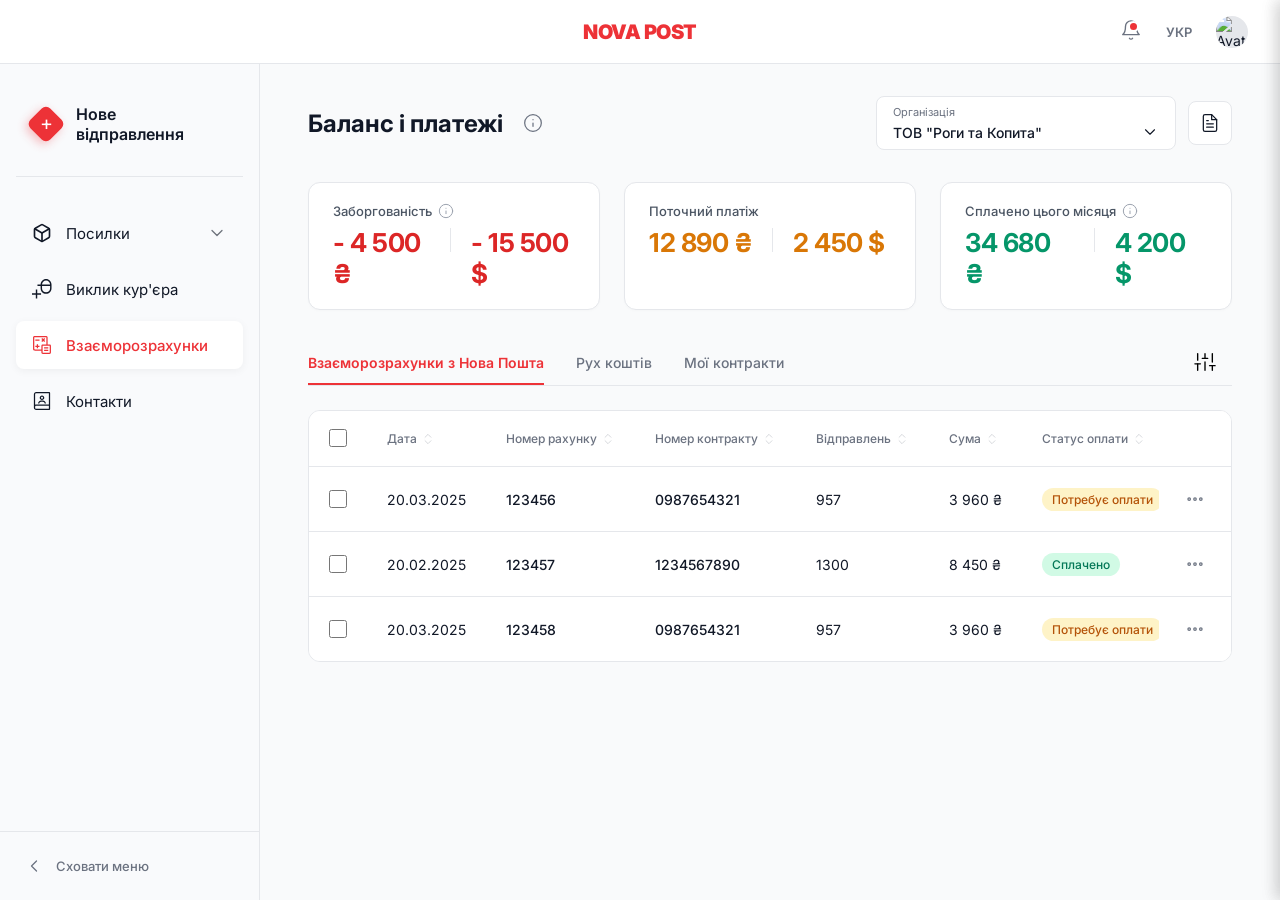
==== app.html @ ada53beb "Added date range filter (Z/Po) as first filter, available on all tabs" ====
<!DOCTYPE html>
<html lang="uk">
<head>
    <meta charset="UTF-8">
    <meta name="viewport" content="width=device-width, initial-scale=1.0">
    <title>Баланс і платежі - Nova Post</title>
    <link rel="preconnect" href="https://fonts.googleapis.com">
    <link rel="preconnect" href="https://fonts.gstatic.com" crossorigin>
    <link href="https://fonts.googleapis.com/css2?family=Inter:wght@400;500;600;700;800;900&display=swap" rel="stylesheet">
    <style>
        :root {
            --np-red: #ED3237;
            --text-main: #111827;
            --text-secondary: #6B7280;
            --bg-body: #F9FAFB;
            --bg-sidebar: #F9FAFC;
            --bg-card: #FFFFFF;
            --border-color: #E5E7EB;
            
            --success-color: #059669;
            --success-bg: #D1FAE5;
            --warning-color: #D97706;
            --warning-bg: #FEF3C7;
            --danger-color: #DC2626;
            --brand-bg: #FFEAEA;
            --font-family: 'Inter', sans-serif;
        }

        * { margin: 0; padding: 0; box-sizing: border-box; font-family: var(--font-family); }
        body { background-color: var(--bg-body); color: var(--text-main); display: flex; flex-direction: column; height: 100vh; overflow: hidden; font-size: 14px; }
        
        .icon-svg { stroke: currentColor; stroke-width: 1.5; fill: none; stroke-linecap: round; stroke-linejoin: round; }
        .icon-filled { fill: currentColor; stroke: none !important; }
        button { cursor: pointer; border: none; background: none; font-family: inherit; }

        /* BACKDROP */
        .backdrop {
            position: fixed; top: 0; left: 0; width: 100%; height: 100%;
            background: rgba(0,0,0,0.4); z-index: 100;
            display: none; opacity: 0; transition: opacity 0.2s;
        }
        .backdrop.show { display: block; opacity: 1; }

        /* MODALS & DRAWERS */
        .drawer {
            position: fixed; top: 0; right: -400px; width: 400px; height: 100%;
            background: white; z-index: 110; transition: right 0.3s cubic-bezier(0.4, 0, 0.2, 1);
            box-shadow: -4px 0 16px rgba(0,0,0,0.1); display: flex; flex-direction: column;
        }
        .drawer.open { right: 0; }
        .drawer-header { padding: 24px; border-bottom: 1px solid var(--border-color); display: flex; justify-content: space-between; align-items: center; }
        .drawer-title { font-size: 18px; font-weight: 700; }
        .drawer-close { background: #F3F4F6; width: 32px; height: 32px; border-radius: 50%; display: flex; align-items: center; justify-content: center; }
        .drawer-body { padding: 24px; flex: 1; overflow-y: auto; }
        .drawer-footer { padding: 24px; border-top: 1px solid var(--border-color); display: flex; gap: 12px; }

        .modal {
            position: fixed; top: 50%; left: 50%; transform: translate(-50%, -50%) scale(0.95);
            width: 500px; background: white; border-radius: 16px; z-index: 110;
            box-shadow: 0 20px 40px rgba(0,0,0,0.15); display: none; opacity: 0; transition: all 0.2s;
        }
        .modal.show { display: block; opacity: 1; transform: translate(-50%, -50%) scale(1); }
        .modal-body { padding: 32px; }
        .modal-title { font-size: 20px; font-weight: 700; margin-bottom: 24px; text-align: center; }

        /* HEADER */
        header {
            height: 64px; background-color: white; border-bottom: 1px solid var(--border-color);
            display: flex; align-items: center; justify-content: space-between; padding: 0 32px; position: relative; z-index: 10;
        }
        .logo { font-size: 20px; font-weight: 900; color: var(--np-red); letter-spacing: -0.5px; position: absolute; left: 50%; transform: translateX(-50%); }
        .header-left { width: 200px; }
        .header-right { display: flex; align-items: center; gap: 24px; }
        .notification { position: relative; cursor: pointer; color: var(--text-secondary); }
        .notification::after {
            content: ''; position: absolute; top: 2px; right: 3px; width: 7px; height: 7px;
            background-color: var(--np-red); border-radius: 50%; border: 2px solid white;
        }
        .lang-switch { font-size: 13px; font-weight: 600; cursor: pointer; color: var(--text-secondary); }
        .avatar { width: 32px; height: 32px; border-radius: 50%; background-color: #E5E7EB; overflow: hidden; }

        /* APP BODY & SIDEBAR */
        .app-body { display: flex; flex: 1; overflow: hidden; }
        .sidebar { width: 260px; min-width: 260px; background-color: var(--bg-sidebar); display: flex; flex-direction: column; border-right: 1px solid var(--border-color); transition: width 0.3s ease; overflow: hidden; }
        .sidebar-inner { padding: 32px 16px; flex: 1; display: flex; flex-direction: column; gap: 8px; transition: padding 0.3s ease;}
        
        .sidebar-divider { height: 1px; background-color: var(--border-color); margin: 16px 0 24px 0; }

        /* Button Rhombus */
        .btn-new { display: flex; align-items: center; gap: 16px; padding: 8px 16px; color: var(--text-main); font-weight: 600; font-size: 16px; cursor: pointer; }
        .btn-new .icon {
            background-color: var(--np-red); color: white; width: 28px; height: 28px; 
            border-radius: 6px; transform: rotate(45deg);
            display: flex; align-items: center; justify-content: center;
            box-shadow: 0 4px 10px rgba(237, 50, 55, 0.3);
        }
        .btn-new .icon span { transform: rotate(-45deg); font-size: 20px; font-weight: normal; margin-top:-2px;}

        .nav-item {
            display: flex; align-items: center; justify-content: space-between; padding: 14px 16px;
            color: var(--text-main); font-size: 15px; font-weight: 400; border-radius: 8px; cursor: pointer; transition: 0.2s;
        }
        .nav-item:hover { background-color: rgba(0,0,0,0.03); }
        .nav-item.active { background-color: #FFFFFF; color: var(--np-red); font-weight: 500; box-shadow: 0 2px 8px rgba(0,0,0,0.05); }
        .nav-left { display: flex; align-items: center; gap: 14px; }
        .nav-icon { width: 20px; height: 20px; }
        
        .sidebar-bottom { padding: 16px; border-top: 1px solid var(--border-color); }
        .btn-collapse { display: flex; align-items: center; gap: 12px; color: var(--text-secondary); font-size: 13px; font-weight: 500; cursor: pointer; padding: 8px; }
        .btn-collapse svg { transition: transform 0.3s; }

        /* COLLAPSED STATE */
        .sidebar.collapsed { width: 80px; min-width: 80px; }
        .sidebar.collapsed .sidebar-inner { padding: 32px 10px; }
        .sidebar.collapsed .nav-left span, 
        .sidebar.collapsed .btn-new > span, 
        .sidebar.collapsed .btn-collapse span { display: none; }
        .sidebar.collapsed .nav-item { padding: 14px 0; justify-content: center; }
        .sidebar.collapsed .nav-left { margin: 0; }
        .sidebar.collapsed .btn-new { padding: 8px 0; justify-content: center; }
        .sidebar.collapsed .btn-collapse { justify-content: center; }
        .sidebar.collapsed .btn-collapse svg { transform: rotate(180deg); }


        /* MAIN CONTENT */
        .main-content { flex: 1; padding: 32px 48px; overflow-y: auto; overflow-x: hidden; min-width: 0; }
        .page-header { display: flex; justify-content: space-between; align-items: center; margin-bottom: 32px; }
        .page-title { font-size: 24px; font-weight: 700; display: flex; align-items: center; gap: 10px; }
        .info-icon { color: var(--text-secondary); width: 20px; }

        .header-actions { display: flex; gap: 12px; align-items: center; }
        .custom-select {
            position: relative; width: 300px;
            background: white; border: 1px solid var(--border-color); border-radius: 8px;
            padding: 8px 16px; cursor: pointer;
        }
        .select-label { font-size: 11px; color: var(--text-secondary); margin-bottom: 4px; }
        .select-val { font-size: 14px; font-weight: 500; display: flex; justify-content: space-between; align-items: center; }
        .select-dropdown {
            position: absolute; top: calc(100% + 4px); left: 0; width: 100%; background: white;
            border: 1px solid var(--border-color); border-radius: 8px; box-shadow: 0 10px 25px rgba(0,0,0,0.1);
            display: none; z-index: 50; padding: 8px 0;
        }
        .select-dropdown.open { display: block; }
        .select-option { padding: 10px 16px; font-size: 14px; cursor: pointer; }
        .select-option:hover { background: var(--bg-body); }
        
        .icon-btn-box {
            width: 44px; height: 44px; background: white; border: 1px solid var(--border-color); border-radius: 8px;
            display: flex; align-items: center; justify-content: center; color: var(--text-main); transition: 0.2s;
        }
        .icon-btn-box:hover { background: var(--bg-body); }

        /* CARDS */
        .cards-grid { display: flex; gap: 24px; margin-bottom: 32px; flex-wrap: wrap; }
        .balance-card {
            background: #FFFFFF; border: 1px solid var(--border-color); border-radius: 12px; padding: 20px 24px; min-width: 240px; flex: 1;
            box-shadow: 0 1px 3px rgba(0,0,0,0.02); position: relative;
        }
        .card-label { font-size: 13px; color: #4B5563; font-weight: 500; margin-bottom: 8px; display: flex; align-items: center; gap: 6px; }
        .card-amount { font-size: 26px; font-weight: 700; letter-spacing: -0.5px; }

        .card-hint { position: static; display: inline-flex; cursor: pointer; }
        .card-hint-icon { width: 16px; height: 16px; color: #9CA3AF; flex-shrink: 0; }
        .card-hint-text {
            position: absolute; bottom: calc(100% - 4px); left: 16px; right: 16px;
            background: #111827; color: white; border-radius: 8px; padding: 10px 14px;
            font-size: 12px; font-weight: 400; line-height: 1.5; white-space: normal;
            opacity: 0; visibility: hidden; transition: opacity 0.2s, visibility 0.2s;
            z-index: 20; pointer-events: none;
        }
        .card-hint-text::after {
            content: ''; position: absolute; top: 100%; left: 50%; transform: translateX(-50%);
            border: 5px solid transparent; border-top-color: #111827;
        }
        .card-hint:hover .card-hint-text { opacity: 1; visibility: visible; }

        .c-danger { color: var(--danger-color); } .c-success { color: var(--success-color); } 
        .c-warning { color: var(--warning-color); } .c-neutral { color: var(--text-main); }

        /* Card hover tooltip */
        .card-tooltip {
            position: absolute; bottom: 0; left: 0; right: 0;
            background: #111827; color: white; border-radius: 0 0 12px 12px;
            padding: 14px 20px; font-size: 13px; line-height: 1.6;
            opacity: 0; visibility: hidden; transition: opacity 0.2s, visibility 0.2s;
            z-index: 10;
            display: grid; grid-template-columns: repeat(2, 1fr); row-gap: 4px; column-gap: 16px;
        }
        .card-tooltip-row { display: grid; grid-template-columns: auto 1fr; gap: 12px; }
        .card-tooltip-row span:first-child { font-weight: 600; text-align: left; white-space: nowrap; }
        .card-tooltip-row span:last-child { color: #9CA3AF; font-weight: 400; text-align: left; white-space: nowrap; }
        .balance-card:hover .card-tooltip { opacity: 1; visibility: visible; }

        /* TABS (Classic) */
        .tabs-container { display: flex; align-items: center; justify-content: space-between; border-bottom: 1px solid var(--border-color); margin-bottom: 24px; }
        .tabs-list { display: flex; gap: 32px; width: 100%; flex-wrap: nowrap; overflow-x: auto; -webkit-overflow-scrolling: touch; }
        .tabs-list::-webkit-scrollbar { display: none; }
        .tab-item {
            padding: 12px 0; font-size: 14px; font-weight: 500; color: var(--text-secondary);
            border-bottom: 2px solid transparent; position: relative; transition: 0.2s; white-space: nowrap; flex-shrink: 0;
            background: none; border-top: none; border-left: none; border-right: none; cursor: pointer;
        }
        .tab-item:hover { color: var(--text-main); }
        .tab-item.active { color: var(--np-red); font-weight: 600; border-bottom-color: var(--np-red); }
        .tabs-tools { display: flex; gap: 24px; color: var(--text-secondary); flex-shrink: 0; padding-right: 16px; }

        /* TABLE */
        .table-wrap { background: white; border-radius: 12px; border: 1px solid var(--border-color); width: 100%; overflow-x: auto; overflow-y: visible; }
        table { width: 100%; border-collapse: collapse; min-width: 800px; }
        tr { background-color: white; }
        th { text-align: left; padding: 16px 20px; font-size: 12px; font-weight: 500; color: var(--text-secondary); border-bottom: 1px solid var(--border-color); white-space: nowrap; }
        td { padding: 16px 20px; font-size: 14px; color: var(--text-main); border-bottom: 1px solid var(--border-color); white-space: nowrap; }
        tr:last-child td { border-bottom: none; }
        th:last-child, td:last-child { position: sticky; right: 0; background-color: inherit; z-index: 5; box-shadow: -4px 0 10px rgba(0,0,0,0.02); }
        .active-kebab { z-index: 100 !important; }
        
        .badge { display: inline-flex; align-items: center; justify-content: center; padding: 4px 10px; border-radius: 12px; font-size: 12px; font-weight: 500; }
        .bg-warning { background-color: var(--warning-bg); color: #B45309; }
        .bg-success { background-color: var(--success-bg); color: #047857; }
        .bg-active { background-color: #E0F2FE; color: #0369A1; }

        /* AMOUNT FORMATTING */
        .t-pos { color: var(--success-color); }
        .t-neg { color: var(--danger-color); }

        /* KEBAB MENU */
        .kebab-wrap { position: relative; }
        .kebab-btn { color: var(--text-secondary); width: 32px; height: 32px; display: flex; align-items: center; justify-content: center; border-radius: 8px; }
        .kebab-btn:hover { background: var(--bg-body); }
        .kebab-menu {
            position: fixed; background: white; border: 1px solid var(--border-color);
            box-shadow: 0 10px 20px rgba(0,0,0,0.1); border-radius: 8px; width: 220px; display: none; z-index: 9999; padding: 8px 0;
        }
        .kebab-menu.show { display: block; }
        .kebab-item { padding: 10px 16px; font-size: 13px; text-align: left; width: 100%; display: block; color: var(--text-main); }
        .kebab-item:hover { background: var(--bg-body); }
        
        /* UI HELPERS */
        .primary-btn { background: var(--np-red); color: white; border-radius: 8px; padding: 12px 24px; font-weight: 600; font-size: 14px; width: 100%; transition: 0.2s; }
        .primary-btn:hover { background: #C82424; }
        .success-btn { background: var(--success-color); color: white; border-radius: 8px; padding: 12px 24px; font-weight: 600; font-size: 14px; width: 100%; transition: 0.2s; }
        .success-btn:hover { background: #047857; }
        .outline-btn { background: white; color: var(--text-main); border: 1px solid var(--border-color); border-radius: 8px; padding: 12px 24px; font-weight: 600; font-size: 14px; width: 100%; transition: 0.2s; display: flex; align-items: center; justify-content: center; gap: 8px; box-shadow: 0 1px 2px rgba(0,0,0,0.05); }
        .outline-btn:hover { background: #F9FAFB; border-color: #D1D5DB; }
        .secondary-btn { background: white; color: var(--text-main); border: 1px solid var(--border-color); border-radius: 8px; padding: 12px 24px; font-weight: 600; font-size: 14px; flex: 1; transition: 0.2s; }
        .secondary-btn:hover { background: #F9FAFB; }
        .detail-row { display: flex; justify-content: space-between; padding: 16px 0; border-bottom: 1px solid var(--border-color); }
        .detail-label { color: var(--text-secondary); font-size: 13px; flex: 1; line-height: 1.5; }
        .detail-val { font-weight: 500; font-size: 14px; flex: 2; display: flex; align-items: flex-start; justify-content: space-between; gap: 12px; line-height: 1.5; word-break: break-word; }
        .copy-icon { color: var(--np-red); width: 16px; height: 16px; cursor: pointer; flex-shrink: 0; margin-top: 2px; }
        
        .contract-card { border: 1px solid var(--border-color); border-radius: 8px; padding: 16px; margin-bottom: 16px; }
        .contract-card-header { display: flex; justify-content: space-between; margin-bottom: 12px; font-weight: 700; }
        .grid-2 { display: grid; grid-template-columns: 1fr 1fr; gap: 12px; font-size: 13px;}
        .g-lbl { color: var(--text-secondary); margin-bottom: 4px; }
        
        .hover-row { cursor: pointer; transition: background 0.2s; }
        .hover-row:hover { background: #F9FAFB; }
        
        /* NOTIFICATIONS & CHECKBOXES */
        .notification-dropdown {
            position: absolute; top: calc(100% + 16px); right: -10px; width: 340px; text-align: left;
            background: white; border: 1px solid var(--border-color); border-radius: 12px;
            box-shadow: 0 10px 40px rgba(0,0,0,0.15); display: none; z-index: 100; cursor: default;
        }
        .notification-dropdown.open { display: block; }
        .notif-header { padding: 16px 20px; border-bottom: 1px solid var(--border-color); font-weight: 700; font-size: 15px; color: var(--text-main); }
        .notif-item { padding: 16px 20px; border-bottom: 1px solid var(--border-color); font-size: 13px; line-height: 1.4; color: var(--text-main); transition: 0.2s; }
        .notif-item:hover { background: var(--bg-body); cursor: pointer; }
        .notif-item:last-child { border-bottom: none; }
        .notif-time { color: var(--text-secondary); font-size: 11px; margin-top: 6px; }
        
        .custom-checkbox { width: 18px; height: 18px; cursor: pointer; accent-color: var(--np-red); margin-top: 2px; }

        .info-wrap { position: relative; display: inline-flex; align-items: center; cursor: pointer; margin-left: 10px; }
        .info-tooltip {
            position: absolute; top: calc(100% + 8px); left: 0; width: 280px; 
            background: #111827; color: white; border-radius: 8px; padding: 12px 16px;
            font-size: 13px; font-weight: 400; line-height: 1.5; z-index: 100;
            box-shadow: 0 4px 12px rgba(0,0,0,0.15); display: none; cursor: default; pointer-events: none;
        }
        .info-tooltip::before {
            content: ''; position: absolute; top: -4px; left: 10px; width: 8px; height: 8px;
            background: #111827; transform: rotate(45deg);
        }
        .info-wrap:hover .info-tooltip { display: block; }

        /* GLOBAL FIXED TOOLTIP for table */
        .global-tooltip {
            position: fixed; background: #111827; color: white; border-radius: 8px;
            padding: 6px 10px; font-size: 11px; font-weight: 400; line-height: 1.5;
            width: 220px; z-index: 9999; pointer-events: none;
            box-shadow: 0 4px 12px rgba(0,0,0,0.15); display: none;
        }
        .global-tooltip.show { display: block; }
        .global-tooltip::before {
            content: ''; position: absolute; top: -5px; right: 14px;
            width: 8px; height: 8px; background: #111827; transform: rotate(45deg);
        }

        /* PDF VIEWER MODAL */
        .pdf-modal {
            position: fixed; top: 0; left: 0; width: 100%; height: 100%;
            background: #323639; z-index: 200; display: none; flex-direction: column;
            opacity: 0; transition: opacity 0.2s;
        }
        .pdf-modal.show { display: flex; opacity: 1; }
        .pdf-toolbar { height: 50px; background: #323639; display: flex; align-items: center; justify-content: space-between; padding: 0 16px; border-bottom: 1px solid rgba(255,255,255,0.1); box-shadow: 0 2px 4px rgba(0,0,0,0.2); z-index: 2;}
        .pdf-title { color: white; font-weight: 500; font-size: 14px; }
        .pdf-actions { display: flex; gap: 12px; }
        .pdf-btn { background: none; border: none; color: white; cursor: pointer; padding: 6px; border-radius: 4px; display: flex; align-items: center; justify-content: center; opacity: 0.8; transition: 0.2s; }
        .pdf-btn:hover { opacity: 1; background: rgba(255,255,255,0.1); }
        .pdf-content-wrapper { flex: 1; overflow-y: auto; padding: 40px; display: flex; justify-content: center; }
        .pdf-document { width: 21cm; min-height: 29.7cm; background: white; padding: 2cm; box-shadow: 0 0 10px rgba(0,0,0,0.5); font-size: 14px; position:relative; color: black; }
        .pdf-document table { min-width: auto; }
        .pdf-document th, .pdf-document td { white-space: normal; word-break: break-word; }
        .pdf-doc-head { display: flex; justify-content: space-between; border-bottom: 2px solid var(--np-red); padding-bottom: 24px; margin-bottom: 32px; }
        .pdf-doc-title { font-size: 24px; font-weight: 700; margin-bottom: 8px;}
        .link-text { color: var(--text-main); text-decoration: none; cursor: pointer; font-weight: 500;}
        .link-text:hover { color: var(--np-red); text-decoration: underline; }

        @media print {
            body > * { display: none !important; }
            #pdfModal { display: block !important; position: static !important; background: white !important; opacity: 1 !important; z-index: 9999 !important;}
            .pdf-toolbar { display: none !important; }
            .pdf-content-wrapper { padding: 0 !important; display: block !important; overflow: visible !important;}
            .pdf-document { width: 100% !important; min-height: auto !important; box-shadow: none !important; padding: 0 !important; }
        }

        /* RESPONSIVE DESIGN */
        @media (max-width: 1200px) {
            .main-content { padding: 24px; }
            .cards-grid { grid-template-columns: repeat(2, 1fr); }
            
            .page-header { flex-wrap: wrap; gap: 16px; margin-bottom: 24px; }
            .tabs-container { flex-direction: column; align-items: stretch; gap: 16px; height: auto; border-bottom: none; }
            .tabs-list { overflow-x: auto; border-bottom: 1px solid var(--border-color); padding-bottom: 4px; }
            .tabs-list::-webkit-scrollbar { height: 4px; }
            .tabs-list::-webkit-scrollbar-thumb { background: #CBD5E1; border-radius: 4px; }
            .tabs-tools { justify-content: flex-start; }
            .table-wrap { overflow-x: auto; -webkit-overflow-scrolling: touch; }
        }

        @media (max-width: 900px) {
            .page-header { flex-direction: column; align-items: flex-start; }
            .header-actions { width: 100%; justify-content: space-between; }
            .custom-select { flex: 1; margin-right: 12px; }

            /* Auto-collapse sidebar on smaller screens */
            .sidebar { width: 80px; min-width: 80px; }
            .sidebar-inner { padding: 32px 10px; }
            .sidebar .nav-left span, .sidebar .btn-new > span, .sidebar .btn-collapse span { display: none; }
            .sidebar .nav-item { padding: 14px 0; justify-content: center; }
            .sidebar .nav-left { margin: 0; }
            .sidebar .btn-new { padding: 8px 0; justify-content: center; }
            .sidebar .btn-collapse { justify-content: center; }
            .sidebar .btn-collapse svg { transform: rotate(180deg); transition: transform 0.3s; }
        }

        @media (max-width: 600px) {
            header { padding: 0 16px; }
            .header-right { gap: 12px; }
            .main-content { padding: 16px; }
            .cards-grid { grid-template-columns: 1fr; }
            .sidebar { display: none; } /* Hide sidebar completely on phones to maximize space */
        }
    </style>
</head>
<body>

    <!-- GLOBAL TOOLTIP -->
    <div class="global-tooltip" id="globalTooltip"></div>

    <!-- OVERLAYS -->
    <div class="backdrop" id="backdrop" onclick="closeAllDrawers()"></div>

    <!-- DRAWER: CONTRACT INFO -->
    <div class="drawer" id="drawer-contracts">
        <div class="drawer-header">
            <div class="drawer-title">Інформація по контрактам</div>
            <button class="drawer-close" onclick="closeAllDrawers()">
                <svg width="20" height="20" class="icon-svg" viewBox="0 0 24 24"><path d="M18 6L6 18M6 6l12 12"></path></svg>
            </button>
        </div>
        <div class="drawer-body">
            <div class="contract-card" style="margin-bottom: 24px;">
                <div class="contract-card-header">
                    Контракт 1234567890 (Polska Logistyka Sp.)
                    <svg class="copy-icon icon-svg" viewBox="0 0 24 24"><rect x="9" y="9" width="13" height="13" rx="2" ry="2"></rect><path d="M5 15H4a2 2 0 0 1-2-2V4a2 2 0 0 1 2-2h9a2 2 0 0 1 2 2v1"></path></svg>
                </div>
                <div class="grid-2">
                    <div><div class="g-lbl">Країна</div><div>Польща</div></div>
                    <div><div class="g-lbl">Дата підписання</div><div>12.01.2023</div></div>
                    <div style="margin-top:12px;"><div class="g-lbl">Валюта</div><div>PLN</div></div>
                    <div style="margin-top:12px;"><div class="g-lbl">Статус</div><div><span class="badge bg-active">Активний</span></div></div>
                </div>
                <div style="margin-top:16px;">
                    <div class="g-lbl">Умови оплати</div><div>Постоплата</div>
                </div>
            </div>

            <div class="contract-card">
                <div class="contract-card-header">
                    Контракт 0987654321 (ТОВ Нова Пошта)
                    <svg class="copy-icon icon-svg" viewBox="0 0 24 24"><rect x="9" y="9" width="13" height="13" rx="2" ry="2"></rect><path d="M5 15H4a2 2 0 0 1-2-2V4a2 2 0 0 1 2-2h9a2 2 0 0 1 2 2v1"></path></svg>
                </div>
                <div class="grid-2">
                    <div><div class="g-lbl">Країна</div><div>Україна</div></div>
                    <div><div class="g-lbl">Дата підписання</div><div>10.05.2021</div></div>
                    <div style="margin-top:12px;"><div class="g-lbl">Валюта</div><div>UAH</div></div>
                    <div style="margin-top:12px;"><div class="g-lbl">Статус</div><div><span class="badge bg-warning">Призупинено</span></div></div>
                </div>
                <div style="margin-top:16px;">
                    <div class="g-lbl">Умови оплати</div><div>Передоплата</div>
                </div>
            </div>
        </div>
    </div>

    <!-- DRAWER: FILTER -->
    <div class="drawer" id="drawer-filter">
        <div class="drawer-header">
            <div class="drawer-title">Додати фільтр</div>
            <button class="drawer-close" onclick="closeAllDrawers()">
                <svg width="20" height="20" class="icon-svg" viewBox="0 0 24 24"><path d="M18 6L6 18M6 6l12 12"></path></svg>
            </button>
        </div>
        <div class="drawer-body" style="font-size:10px;">
            <div class="filter-section" data-tabs="tab_1,tab_2,tab_4" style="padding: 0 0 14px 0;">
                <div style="font-weight:600; color:var(--text-main); margin-bottom:5px; font-size:11px;">Період</div>
                <div style="display:flex; gap:8px; align-items:center;">
                    <div style="flex:1;">
                        <label style="display:block; margin-bottom:2px; color:var(--text-secondary);">З</label>
                        <input type="date" id="filter-date-from" style="width:100%; padding:5px 8px; border:1px solid var(--border-color); border-radius:6px; font-size:10px;">
                    </div>
                    <div style="flex:1;">
                        <label style="display:block; margin-bottom:2px; color:var(--text-secondary);">По</label>
                        <input type="date" id="filter-date-to" style="width:100%; padding:5px 8px; border:1px solid var(--border-color); border-radius:6px; font-size:10px;">
                    </div>
                </div>
            </div>

            <div class="filter-section" data-tabs="tab_1" style="padding: 14px 0; border-top: 1px solid var(--border-color);">
                <div style="font-weight:600; color:var(--text-main); margin-bottom:5px; font-size:11px;">Статус оплати</div>
                <label style="display:flex; gap:6px; margin-bottom:4px; align-items:center;"><input type="checkbox" class="custom-checkbox" data-filter="status" data-value="Потребує оплати"> Потребує оплати</label>
                <label style="display:flex; gap:6px; align-items:center;"><input type="checkbox" class="custom-checkbox" data-filter="status" data-value="Сплачено"> Сплачено</label>
            </div>

            <div class="filter-section" data-tabs="tab_4" style="padding: 14px 0; border-top: 1px solid var(--border-color);">
                <div style="font-weight:600; color:var(--text-main); margin-bottom:5px; font-size:11px;">Тип контракту</div>
                <label style="display:flex; gap:6px; margin-bottom:4px; align-items:center;"><input type="checkbox" class="custom-checkbox" data-filter="type" data-value="Логістичний"> Логістичний</label>
                <label style="display:flex; gap:6px; align-items:center;"><input type="checkbox" class="custom-checkbox" data-filter="type" data-value="Фінансовий"> Фінансовий</label>
            </div>

            <div class="filter-section" data-tabs="tab_4" style="padding: 14px 0; border-top: 1px solid var(--border-color);">
                <div style="font-weight:600; color:var(--text-main); margin-bottom:5px; font-size:11px;">Статус договору</div>
                <label style="display:flex; gap:6px; margin-bottom:4px; align-items:center;"><input type="checkbox" class="custom-checkbox" data-filter="contract-status" data-value="Активний"> Активний</label>
                <label style="display:flex; gap:6px; align-items:center;"><input type="checkbox" class="custom-checkbox" data-filter="contract-status" data-value="Призупинений"> Призупинений</label>
            </div>

            <div class="filter-section" data-tabs="tab_4" style="padding: 14px 0; border-top: 1px solid var(--border-color);">
                <div style="font-weight:600; color:var(--text-main); margin-bottom:5px; font-size:11px;">Валюта договору</div>
                <label style="display:flex; gap:6px; margin-bottom:4px; align-items:center;"><input type="checkbox" class="custom-checkbox" data-filter="currency" data-value="UAH"> UAH</label>
                <label style="display:flex; gap:6px; align-items:center;"><input type="checkbox" class="custom-checkbox" data-filter="currency" data-value="PLN"> PLN</label>
            </div>

            <div class="filter-section" data-tabs="tab_4" style="padding: 14px 0; border-top: 1px solid var(--border-color);">
                <div style="font-weight:600; color:var(--text-main); margin-bottom:5px; font-size:11px;">Сума заборгованості</div>
                <label style="display:flex; gap:6px; align-items:center;"><input type="checkbox" class="custom-checkbox" data-filter="debt" data-value="debt"> Показати лише договори із заборгованістю</label>
            </div>
        </div>
        <div class="drawer-footer">
            <button class="secondary-btn" onclick="clearFilters()">Очистити</button>
            <button class="success-btn" style="flex: 2" onclick="applyFilters()">Застосувати</button>
        </div>
    </div>

    <!-- MODAL: PAYMENT REC -->
    <div class="modal" id="modal-payment">
        <div class="modal-body">
            <div class="modal-title">Реквізити для оплати</div>
            
            <div class="detail-row">
                <div class="detail-label">Отримувач</div>
                <div class="detail-val">ТОВ "Нова Пошта" <svg class="copy-icon icon-svg" viewBox="0 0 24 24"><rect x="9" y="9" width="13" height="13" rx="2" ry="2"></rect><path d="M5 15H4a2 2 0 0 1-2-2V4a2 2 0 0 1 2-2h9a2 2 0 0 1 2 2v1"></path></svg></div>
            </div>
            <div class="detail-row">
                <div class="detail-label">IBAN</div>
                <div class="detail-val">UA123456789012345678901234567 <svg class="copy-icon icon-svg" viewBox="0 0 24 24"><rect x="9" y="9" width="13" height="13" rx="2" ry="2"></rect><path d="M5 15H4a2 2 0 0 1-2-2V4a2 2 0 0 1 2-2h9a2 2 0 0 1 2 2v1"></path></svg></div>
            </div>
            <div class="detail-row">
                <div class="detail-label">Призначення платежу</div>
                <div class="detail-val" style="align-items:flex-start;">
                    <span>Сплата за послуги згідно договору №123456789 від 12.01.2023, без ПДВ.</span>
                    <svg class="copy-icon icon-svg" style="min-width:16px; margin-left:12px;" viewBox="0 0 24 24"><rect x="9" y="9" width="13" height="13" rx="2" ry="2"></rect><path d="M5 15H4a2 2 0 0 1-2-2V4a2 2 0 0 1 2-2h9a2 2 0 0 1 2 2v1"></path></svg>
                </div>
            </div>

            <div style="margin-top:40px;">
                <button class="outline-btn" onclick="closeAllDrawers()">
                    <svg class="icon-svg" width="18" height="18" viewBox="0 0 24 24"><rect x="9" y="9" width="13" height="13" rx="2" ry="2"></rect><path d="M5 15H4a2 2 0 0 1-2-2V4a2 2 0 0 1 2-2h9a2 2 0 0 1 2 2v1"></path></svg>
                    Скопіювати реквізити
                </button>
            </div>
            <button style="position:absolute; top:24px; right:24px; color:var(--text-secondary);" onclick="closeAllDrawers()">
                <svg width="24" height="24" class="icon-svg" viewBox="0 0 24 24"><path d="M18 6L6 18M6 6l12 12"></path></svg>
            </button>
        </div>
    </div>

    <!-- MODAL: PDF VIEWER -->
    <div class="pdf-modal" id="pdfModal">
        <div class="pdf-toolbar">
            <div class="pdf-title" id="pdfTitle">Рахунок_123456.pdf</div>
            <div class="pdf-actions">
                <button class="pdf-btn" onclick="window.print()" title="Друкувати">
                    <svg width="20" height="20" viewBox="0 0 24 24" fill="none" stroke="currentColor" stroke-width="2" stroke-linecap="round" stroke-linejoin="round"><polyline points="6 9 6 2 18 2 18 9"></polyline><path d="M6 18H4a2 2 0 0 1-2-2v-5a2 2 0 0 1 2-2h16a2 2 0 0 1 2 2v5a2 2 0 0 1-2 2h-2"></path><rect x="6" y="14" width="12" height="8"></rect></svg>
                </button>
                <button class="pdf-btn" onclick="closePDF()" title="Закрити">
                    <svg width="20" height="20" viewBox="0 0 24 24" fill="none" stroke="currentColor" stroke-width="2" stroke-linecap="round" stroke-linejoin="round"><line x1="18" y1="6" x2="6" y2="18"></line><line x1="6" y1="6" x2="18" y2="18"></line></svg>
                </button>
            </div>
        </div>
        <div class="pdf-content-wrapper">
            <div class="pdf-document" id="pdfDocument">
                <div class="pdf-doc-head">
                    <div>
                        <div class="pdf-doc-title">РАХУНОК НА ОПЛАТУ №<span id="pdfInvoiceId">123456</span></div>
                        <div style="color:#6B7280; margin-bottom: 24px;">від 20 Березня 2025 р.</div>
                        <div><strong>Постачальник:</strong> ТОВ "Нова Пошта"</div>
                        <div><strong>Платник:</strong> ТОВ "Роги та Копита" (Контракт 1234567890)</div>
                    </div>
                    <div>
                        <div style="font-size:24px; font-weight:900; color:var(--np-red); letter-spacing:-0.5px;">NOVA POST</div>
                    </div>
                </div>
                
                <table style="width:100%; border-collapse:collapse; margin-bottom: 40px;">
                    <thead style="background:#F9FAFB; border-bottom:1px solid #D1D5DB;">
                        <tr>
                            <th style="padding:12px; text-align:left;">Найменування послуги</th>
                            <th style="padding:12px; text-align:center;">Кіл-ть</th>
                            <th style="padding:12px; text-align:center;">Один.</th>
                            <th style="padding:12px; text-align:right;">Сума без ПДВ</th>
                        </tr>
                    </thead>
                    <tbody>
                        <tr style="border-bottom:1px solid #E5E7EB;">
                            <td style="padding:12px;">Транспортні послуги (Згідно Реєстру)</td>
                            <td style="padding:12px; text-align:center;">957</td>
                            <td style="padding:12px; text-align:center;">шт</td>
                            <td style="padding:12px; text-align:right;">3 300.00 ₴</td>
                        </tr>
                    </tbody>
                </table>
                
                <div style="text-align:right; font-size:16px;">
                    <div style="margin-bottom:8px;">Сума без ПДВ: <strong>3 300.00 ₴</strong></div>
                    <div style="margin-bottom:8px;">ПДВ (20%): <strong>660.00 ₴</strong></div>
                    <div style="font-size:20px; border-top:1px solid #000; padding-top:12px;">Усього до сплати: <strong>3 960.00 ₴</strong></div>
                </div>
                
                <div style="margin-top:80px; display:flex; justify-content:space-between; border-top:1px solid #D1D5DB; padding-top:20px;">
                    <div>М.П.<br><br>Підпис: _________________</div>
                    <div>Отримав:<br><br>Підпис: _________________</div>
                </div>
            </div>
        </div>
    </div>


    <!-- APP START -->
    <header>
        <div class="header-left"></div>
        <div class="logo">NOVA POST</div>
        <div class="header-right">
            <div class="notification" id="bellBtn">
                <svg width="22" height="22" class="icon-svg" viewBox="0 0 24 24"><path d="M18 8A6 6 0 0 0 6 8c0 7-3 9-3 9h18s-3-2-3-9"></path><path d="M13.73 21a2 2 0 0 1-3.46 0"></path></svg>
                <div class="notification-dropdown" id="notifMenu">
                    <div class="notif-header">Нові повідомлення (2)</div>
                    <div class="notif-item">
                        <strong>Увага: Заборгованість!</strong><br>
                        Зафіксовано прострочену заборгованість на суму 4 500 ₴. Будь ласка, погасіть її найближчим часом.
                        <div class="notif-time">Сьогодні, 09:00</div>
                    </div>
                    <div class="notif-item">
                        <strong>Оплата зарахована</strong><br>
                        Ваш останній платіж успішно надійшов на баланс. Всього сплачено цього місяця: 34 680 ₴.
                        <div class="notif-time">Вчора, 14:30</div>
                    </div>
                </div>
            </div>
            <div class="lang-switch">УКР</div>
            <div class="avatar"><img src="https://i.pravatar.cc/150?img=11" alt="Avatar"></div>
        </div>
    </header>

    <div class="app-body">
        
        <!-- SIDEBAR -->
        <div class="sidebar">
            <div class="sidebar-inner">
                <div class="btn-new">
                    <div class="icon"><span>+</span></div>
                    <span>Нове відправлення</span>
                </div>
                
                <div class="sidebar-divider"></div>

                <div class="nav-item">
                    <div class="nav-left">
                        <svg class="nav-icon" viewBox="0 0 24 24" fill="none" stroke="currentColor" stroke-width="2" stroke-linecap="round" stroke-linejoin="round" style="width:20px;height:20px;">
                            <path d="M21 16V8a2 2 0 0 0-1-1.73l-7-4a2 2 0 0 0-2 0l-7 4A2 2 0 0 0 3 8v8a2 2 0 0 0 1 1.73l7 4a2 2 0 0 0 2 0l7-4A2 2 0 0 0 21 16z"></path>
                            <polyline points="3.27 6.96 12 12.01 20.73 6.96"></polyline>
                            <line x1="12" y1="22.08" x2="12" y2="12"></line>
                        </svg>
                        <span>Посилки</span>
                    </div>
                    <svg width="20" height="20" class="icon-svg" viewBox="0 0 24 24" style="color:var(--text-main); opacity:0.6;"><polyline points="6 9 12 15 18 9"></polyline></svg>
                </div>

                <div class="nav-item">
                    <div class="nav-left">
                        <svg class="nav-icon icon-filled" viewBox="0 0 21 21" fill="none" style="width:20px;height:20px;">
                            <path d="M5.5 15L9.5 15V16.5H5.5L5.5 20.5H4L4 16.5H0L0 15H4L4 11H5.5L5.5 15ZM14.7656 0C17.9555 0 20.4999 2.66569 20.5 5.90137V9.59863C20.4999 12.8343 17.9555 15.5 14.7656 15.5C11.5759 15.4997 9.03228 12.8342 9.03223 9.59863V7.37598L5.75 7.37598V5.87598L9.0332 5.87598C9.04652 2.65191 11.5843 0.000250757 14.7656 0ZM10.5322 9.59863C10.5323 12.0529 12.4507 13.9997 14.7656 14C17.0807 14 18.9999 12.053 19 9.59863V7.37598L10.5322 7.37598V9.59863ZM14.7656 1.5C12.4587 1.50025 10.5464 3.43373 10.5332 5.87598L18.999 5.87598C18.9858 3.43357 17.0728 1.5 14.7656 1.5Z" fill="currentColor"/>
                        </svg>
                        <span>Виклик кур'єра</span>
                    </div>
                </div>

                <div class="nav-item active">
                    <div class="nav-left">
                        <svg class="nav-icon icon-filled" viewBox="0 0 24 24" fill="none" style="width:20px;height:20px;">
                            <path d="M16.4004 1.25C16.6679 1.25 16.9139 1.24991 17.1182 1.2666C17.3312 1.28403 17.5647 1.32314 17.7949 1.44043C18.124 1.60818 18.3918 1.87597 18.5596 2.20508C18.6769 2.43527 18.716 2.66879 18.7334 2.88184C18.7501 3.08611 18.75 3.33211 18.75 3.59961V11.25H20.4004C20.6679 11.25 20.9139 11.2499 21.1182 11.2666C21.3312 11.284 21.5647 11.3231 21.7949 11.4404C22.124 11.6082 22.3918 11.876 22.5596 12.2051C22.6769 12.4353 22.716 12.6688 22.7334 12.8818C22.7501 13.0861 22.75 13.3321 22.75 13.5996V20.4004C22.75 20.6679 22.7501 20.9139 22.7334 21.1182C22.716 21.3312 22.6769 21.5647 22.5596 21.7949C22.3918 22.124 22.124 22.3918 21.7949 22.5596C21.5647 22.6769 21.3312 22.716 21.1182 22.7334C20.9139 22.7501 20.6679 22.75 20.4004 22.75H13.5996C13.3321 22.75 13.0861 22.7501 12.8818 22.7334C12.6688 22.716 12.4353 22.6769 12.2051 22.5596C11.876 22.3918 11.6082 22.124 11.4404 21.7949C11.3231 21.5647 11.284 21.3312 11.2666 21.1182C11.2499 20.9139 11.25 20.6679 11.25 20.4004V18.75H3.59961C3.33211 18.75 3.08611 18.7501 2.88184 18.7334C2.66879 18.716 2.43527 18.6769 2.20508 18.5596C1.87597 18.3918 1.60818 18.124 1.44043 17.7949C1.32314 17.5647 1.28403 17.3312 1.2666 17.1182C1.24991 16.9139 1.25 16.6679 1.25 16.4004L1.25 3.59961C1.25 3.33211 1.24991 3.08611 1.2666 2.88184C1.28403 2.66879 1.32314 2.43527 1.44043 2.20508C1.60818 1.87597 1.87597 1.60818 2.20508 1.44043C2.43527 1.32314 2.66879 1.28403 2.88184 1.2666C3.08611 1.24991 3.33211 1.25 3.59961 1.25L16.4004 1.25ZM13.5996 12.75C13.3074 12.75 13.133 12.7502 13.0039 12.7607C12.8838 12.7706 12.8703 12.7857 12.8867 12.7773C12.8397 12.8013 12.8013 12.8397 12.7773 12.8867C12.7857 12.8703 12.7706 12.8838 12.7607 13.0039C12.7502 13.133 12.75 13.3074 12.75 13.5996L12.75 20.4004C12.75 20.6926 12.7502 20.867 12.7607 20.9961C12.7706 21.1162 12.7857 21.1297 12.7773 21.1133C12.8013 21.1603 12.8397 21.1987 12.8867 21.2227C12.8703 21.2143 12.8839 21.2294 13.0039 21.2393C13.133 21.2498 13.3074 21.25 13.5996 21.25H20.4004C20.6926 21.25 20.867 21.2498 20.9961 21.2393C21.1162 21.2294 21.1297 21.2143 21.1133 21.2227C21.1603 21.1987 21.1987 21.1603 21.2227 21.1133C21.2143 21.1297 21.2294 21.1162 21.2393 20.9961C21.2498 20.867 21.25 20.6926 21.25 20.4004V13.5996C21.25 13.3074 21.2498 13.133 21.2393 13.0039C21.2294 12.8839 21.2143 12.8703 21.2227 12.8867C21.1987 12.8397 21.1603 12.8013 21.1133 12.7773C21.1297 12.7857 21.1162 12.7706 20.9961 12.7607C20.867 12.7502 20.6926 12.75 20.4004 12.75L13.5996 12.75ZM19.5 19.25H14.5L14.5 17.75H19.5V19.25ZM3.59961 2.75C3.30744 2.75 3.13298 2.7502 3.00391 2.76074C2.88385 2.77058 2.87034 2.78569 2.88672 2.77734C2.83968 2.80131 2.80131 2.83968 2.77734 2.88672C2.78569 2.87034 2.77058 2.88385 2.76074 3.00391C2.7502 3.13298 2.75 3.30744 2.75 3.59961L2.75 16.4004C2.75 16.6926 2.7502 16.867 2.76074 16.9961C2.77058 17.1162 2.78569 17.1297 2.77734 17.1133C2.80131 17.1603 2.83968 17.1987 2.88672 17.2227C2.87034 17.2143 2.88385 17.2294 3.00391 17.2393C3.13298 17.2498 3.30744 17.25 3.59961 17.25H11.25V13.5996C11.25 13.3321 11.2499 13.0861 11.2666 12.8818C11.284 12.6688 11.3231 12.4353 11.4404 12.2051C11.6082 11.876 11.876 11.6082 12.2051 11.4404C12.4353 11.3231 12.6688 11.284 12.8818 11.2666C13.0861 11.2499 13.3321 11.25 13.5996 11.25H17.25V3.59961C17.25 3.30744 17.2498 3.13298 17.2393 3.00391C17.2294 2.88385 17.2143 2.87034 17.2227 2.88672C17.1987 2.83968 17.1603 2.80131 17.1133 2.77734C17.1297 2.78569 17.1162 2.77058 16.9961 2.76074C16.867 2.7502 16.6926 2.75 16.4004 2.75L3.59961 2.75ZM19.5 16.25L14.5 16.25V14.75L19.5 14.75V16.25ZM7.25 12.75H9V14.25H7.25L7.25 16H5.75L5.75 14.25H4L4 12.75H5.75V11L7.25 11V12.75ZM15.8008 4.74512L14.5459 6L15.8008 7.25488L14.7402 8.31543L13.4854 7.06055L12.2656 8.28027L11.2051 7.21973L12.4248 6L11.2051 4.78027L12.2656 3.71973L13.4854 4.93945L14.7402 3.68457L15.8008 4.74512ZM9 6.75L4 6.75L4 5.25L9 5.25V6.75Z" fill="currentColor"/>
                        </svg>
                        <span>Взаєморозрахунки</span>
                    </div>
                </div>

                <div class="nav-item">
                    <div class="nav-left">
                        <svg class="nav-icon icon-filled" viewBox="0 0 24 24" fill="none" style="width:20px;height:20px;">
                            <path d="M20.5 1.25C21.1904 1.25 21.75 1.80964 21.75 2.5L21.75 21.5C21.75 22.1904 21.1904 22.75 20.5 22.75L5 22.75C3.48122 22.75 2.25 21.5188 2.25 20L2.25 4C2.25 2.48122 3.48122 1.25 5 1.25L20.5 1.25ZM5 17.75C4.30964 17.75 3.75 18.3096 3.75 19L3.75 20C3.75 20.6904 4.30964 21.25 5 21.25L20.25 21.25V17.75L5 17.75ZM5 2.75C4.30964 2.75 3.75 3.30964 3.75 4L3.75 16.5527C4.12532 16.3606 4.54942 16.25 5 16.25L20.25 16.25L20.25 2.75L5 2.75ZM13 11.25C15.0711 11.25 16.75 12.9289 16.75 15H15.25C15.25 13.7574 14.2426 12.75 13 12.75H11C9.75736 12.75 8.75 13.7574 8.75 15L7.25 15C7.25 12.9289 8.92893 11.25 11 11.25H13ZM12 5.25C13.5188 5.25 14.75 6.48122 14.75 8C14.75 9.51878 13.5188 10.75 12 10.75C10.4812 10.75 9.25 9.51878 9.25 8C9.25 6.48122 10.4812 5.25 12 5.25ZM12 6.75C11.3096 6.75 10.75 7.30964 10.75 8C10.75 8.69036 11.3096 9.25 12 9.25C12.6904 9.25 13.25 8.69036 13.25 8C13.25 7.30964 12.6904 6.75 12 6.75Z" fill="currentColor"/>
                        </svg>
                        <span>Контакти</span>
                    </div>
                </div>
            </div>

            <div class="sidebar-bottom">
                <div class="btn-collapse" onclick="document.querySelector('.sidebar').classList.toggle('collapsed')">
                    <svg width="20" height="20" class="icon-svg" viewBox="0 0 24 24"><path d="M15 18l-6-6 6-6"></path></svg>
                    <span>Сховати меню</span>
                </div>
            </div>
        </div>

        <!-- MAIN -->
        <main class="main-content">
            <div class="page-header">
                <div class="page-title">
                    Баланс і платежі 
                    <div class="info-wrap" id="infoBtn">
                        <svg class="icon-svg info-icon" viewBox="0 0 24 24"><circle cx="12" cy="12" r="10"></circle><line x1="12" y1="16" x2="12" y2="12"></line><line x1="12" y1="8" x2="12.01" y2="8"></line></svg>
                        <div class="info-tooltip" id="infoTooltip">Тут відображається загальна інформація про стан ваших взаєморозрахунків з Новою Поштою за всіма активними контрактами.</div>
                    </div>
                </div>
                
                <div class="header-actions">
                    <div class="custom-select" id="contractDropdownBtn">
                        <div class="select-btn">
                            <div><div class="select-label">Організація</div><div class="select-val" id="selectedOrg">ТОВ "Роги та Копита" <svg width="18" height="18" class="icon-svg" viewBox="0 0 24 24"><polyline points="6 9 12 15 18 9"></polyline></svg></div></div>
                        </div>
                        <div class="select-dropdown" id="orgMenu">
                            <div class="select-option" onclick="selectOrg('ТОВ &quot;Роги та Копита&quot;')">ТОВ "Роги та Копита"</div>
                            <div class="select-option" onclick="selectOrg('Polska Logistyka Sp.')">Polska Logistyka Sp.</div>
                        </div>
                    </div>
                    
                    <button class="icon-btn-box" onclick="openDrawer('drawer-contracts')">
                        <svg width="20" height="20" class="icon-svg" viewBox="0 0 24 24"><path d="M14 2H6a2 2 0 0 0-2 2v16a2 2 0 0 0 2 2h12a2 2 0 0 0 2-2V8z"></path><polyline points="14 2 14 8 20 8"></polyline><line x1="16" y1="13" x2="8" y2="13"></line><line x1="16" y1="17" x2="8" y2="17"></line><polyline points="10 9 9 9 8 9"></polyline></svg>
                    </button>
                </div>
            </div>

            <!-- DYNAMIC CARDS -->
            <div class="cards-grid" id="cards-container">
               <!-- Injected by JS -->
            </div>

            <!-- TABS -->
            <div class="tabs-container">
                <div class="tabs-list" id="tabs-container">
                    <!-- Injected by JS -->
                </div>
                <div class="tabs-tools">
                    <button id="filterBtn" title="Фільтри" onclick="openDrawer('drawer-filter')">
                        <svg width="22" height="22" class="icon-svg" viewBox="0 0 24 24"><line x1="4" y1="21" x2="4" y2="14"></line><line x1="4" y1="10" x2="4" y2="3"></line><line x1="12" y1="21" x2="12" y2="12"></line><line x1="12" y1="8" x2="12" y2="3"></line><line x1="20" y1="21" x2="20" y2="16"></line><line x1="20" y1="12" x2="20" y2="3"></line><line x1="1" y1="14" x2="7" y2="14"></line><line x1="9" y1="8" x2="15" y2="8"></line><line x1="17" y1="16" x2="23" y2="16"></line></svg>
                    </button>
                    <button id="mainPaymentBtn" title="Оплатити" style="display: none;" onclick="handleMenuAction('openModal_Payment')">
                        <svg width="22" height="22" class="icon-svg" viewBox="0 0 24 24" fill="none" stroke="currentColor" stroke-width="2" stroke-linecap="round" stroke-linejoin="round"><path d="M21 12V7H5a2 2 0 0 1 0-4h14v4"/><path d="M3 5v14a2 2 0 0 0 2 2h16v-5"/><path d="M18 12a2 2 0 0 0 0 4h4v-4Z"/></svg>
                    </button>
                    <button id="mainDownloadBtn" title="Завантажити" style="display: none;">
                        <svg width="22" height="22" class="icon-svg" viewBox="0 0 24 24"><path d="M21 15v4a2 2 0 0 1-2 2H5a2 2 0 0 1-2-2v-4"></path><polyline points="7 10 12 15 17 10"></polyline><line x1="12" y1="15" x2="12" y2="3"></line></svg>
                    </button>
                </div>
            </div>

            <!-- DYNAMIC TABLE -->
            <div class="table-wrap">
                <table>
                    <thead id="table-head">
                        <!-- Injected by JS -->
                    </thead>
                    <tbody id="table-body">
                        <!-- Injected by JS -->
                    </tbody>
                </table>
            </div>

        </main>
    </div>

    <!-- JS ENGINE -->
    <script>
        // Data Structure corresponding to the spec
        const APP_DATA = [
            {
                id: 'tab_1',
                label: 'Взаєморозрахунки з Нова Пошта',
                cards: [
                    { amount: '- 4 500 ₴', amountUSD: '- 15 500 $', label: 'Заборгованість', c: 'c-danger', hint: 'Загальна сума неоплачених рахунків з простроченим терміном оплати' },
                    { amount: '12 890 ₴', amountUSD: '2 450 $', label: 'Поточний платіж', c: 'c-warning', tooltip: [
                        { sum: '3 960 ₴', date: 'до 10.07.2025' },
                        { sum: '3 960 ₴', date: 'до 10.09.2025' },
                        { sum: '4 970 ₴', date: 'до 15.10.2025' },
                        { sum: '1 000 $', date: 'до 20.08.2025' },
                        { sum: '1 450 $', date: 'до 20.09.2025' }
                    ]},
                    { amount: '34 680 ₴', amountUSD: '4 200 $', label: 'Сплачено цього місяця', c: 'c-success', hint: 'Сума всіх оплат, здійснених з початку поточного місяця' }
                ],
                cols: ['<input type="checkbox" class="custom-checkbox" onchange="toggleAllCheckboxes(this)">', 'Дата', 'Номер рахунку', 'Номер контракту', 'Відправлень', 'Сума', 'Статус оплати', 'Спосіб оплати', 'Термін оплати', ''],
                rows: [
                    { d: ['<input type="checkbox" class="custom-checkbox row-checkbox">', '20.03.2025', '<span class="link-text">123456</span>', '<span class="link-text">0987654321</span>', '957', '3 960 ₴', '<span class="badge bg-warning">Потребує оплати</span>', 'Безготівковий', '10.07.2025'], id: '123456' },
                    { d: ['<input type="checkbox" class="custom-checkbox row-checkbox">', '20.02.2025', '<span class="link-text">123457</span>', '<span class="link-text">1234567890</span>', '1300', '8 450 ₴', '<span class="badge bg-success">Сплачено</span>', 'Безготівковий', '10.08.2025'], id: '123457' },
                    { d: ['<input type="checkbox" class="custom-checkbox row-checkbox">', '20.03.2025', '<span class="link-text">123458</span>', '<span class="link-text">0987654321</span>', '957', '3 960 ₴', '<span class="badge bg-warning">Потребує оплати</span>', 'Безготівковий', '10.09.2025'], id: '123458' }
                ],
                menu: [
                    { l: 'Завантажити рахунок >', a: null },
                    { l: 'Завантажити акт звірки', a: null },
                    { l: 'Поділитися', a: null },
                    { l: 'Сплатити', a: 'openModal_Payment' }
                ]
            },
            {
                id: 'tab_2',
                label: 'Рух коштів',
                cards: [
                    { amount: '- 4 500 ₴', amountUSD: '- 15 500 $', label: 'Заборгованість', c: 'c-danger', hint: 'Загальна сума неоплачених рахунків з простроченим терміном оплати' },
                    { amount: '12 890 ₴', amountUSD: '2 450 $', label: 'Поточний платіж', c: 'c-warning', tooltip: [
                        { sum: '3 960 ₴', date: 'до 10.07.2025' },
                        { sum: '3 960 ₴', date: 'до 10.09.2025' },
                        { sum: '4 970 ₴', date: 'до 15.10.2025' },
                        { sum: '1 000 $', date: 'до 20.08.2025' },
                        { sum: '1 450 $', date: 'до 20.09.2025' }
                    ]},
                    { amount: '34 680 ₴', amountUSD: '4 200 $', label: 'Сплачено цього місяця', c: 'c-success', hint: 'Сума всіх оплат, здійснених з початку поточного місяця' }
                ],
                cols: ['Дата', 'Операція', 'Сума', 'Баланс', ''],
                rows: [
                    { d: ['21.03.2025', 'Переказ коштів', '<span class="t-pos">+ 25 000 ₴</span>', '45 000 ₴'] },
                    { d: ['20.03.2025', 'Оплата рахунку', '<span class="t-neg">- 8 500 ₴</span>', '20 000 ₴'] }
                ],
                menu: [
                    { l: 'Завантажити Excel, CSV', a: null }
                ]
            },

            {
                id: 'tab_4',
                label: 'Мої контракти',
                cards: [
                    { amount: '2', label: 'Всього контрактів', c: 'c-neutral' },
                    { amount: '1', label: 'Активні', c: 'c-success' },
                    { amount: '1', label: 'Призупинені', c: 'c-danger' }
                ],
                cols: ['Контракт', 'Організація', 'Країна', 'Статус', 'Дата підписання', 'Валюта', 'Сума до сплати', 'Умови оплати', 'Тип контракту', ''],
                rows: [
                    { d: ['1234567890', 'Polska Logistyka Sp.', 'PL', '<span class="badge bg-active">Активний</span>', '12.01.2023', 'PLN', '8 450 PLN', '<span style="display:inline-flex;align-items:center;gap:6px;">Постоплата<span class="table-hint" data-hint="Оплата здійснюється після надання послуг у визначений договором термін" style="display:inline-flex;cursor:pointer;"><svg class="icon-svg" style="width:16px;height:16px;color:#9CA3AF;" viewBox="0 0 24 24"><circle cx="12" cy="12" r="10"></circle><line x1="12" y1="16" x2="12" y2="12"></line><line x1="12" y1="8" x2="12.01" y2="8"></line></svg></span></span>', 'Логістичний'] },
                    { d: ['0987654321', 'ТОВ Нова Пошта', 'UA', '<span class="badge bg-warning">Призупинено</span>', '10.05.2021', 'UAH', '7 920 ₴', '<span style="display:inline-flex;align-items:center;gap:6px;">Передоплата<span class="table-hint" data-hint="Оплата здійснюється до початку надання послуг авансовим платежем" style="display:inline-flex;cursor:pointer;"><svg class="icon-svg" style="width:16px;height:16px;color:#9CA3AF;" viewBox="0 0 24 24"><circle cx="12" cy="12" r="10"></circle><line x1="12" y1="16" x2="12" y2="12"></line><line x1="12" y1="8" x2="12.01" y2="8"></line></svg></span></span>', 'Комерційний'] }
                ],
                menu: [
                    { l: 'Редагувати', a: null }
                ]
            }
        ];

        let activeTabIdx = 0;
        let openMenuId = null;
        let currentSortColIndex = null;
        let sortAscending = true;

        // Store original rows for filtering
        const originalRows = APP_DATA.map(tab => tab.rows.slice());

        function getCheckedValues(filterName) {
            return [...document.querySelectorAll(`#drawer-filter input[data-filter="${filterName}"]:checked`)].map(cb => cb.dataset.value);
        }

        function applyFilters() {
            const dateFrom = document.getElementById('filter-date-from').value;
            const dateTo = document.getElementById('filter-date-to').value;
            const statusVals = getCheckedValues('status');
            const typeVals = getCheckedValues('type');
            const contractStatusVals = getCheckedValues('contract-status');
            const currencyVals = getCheckedValues('currency');
            const debtChecked = document.querySelector('#drawer-filter input[data-filter="debt"]')?.checked;

            // Helper: parse DD.MM.YYYY to Date
            function parseDMY(str) {
                const parts = str.split('.');
                if (parts.length !== 3) return null;
                return new Date(parts[2], parts[1] - 1, parts[0]);
            }

            // Date column index per tab
            const dateColMap = { tab_1: 1, tab_2: 0, tab_4: 4 };

            APP_DATA.forEach((tab, idx) => {
                let filtered = originalRows[idx].slice();

                // Date filter (applies to all tabs)
                const dateColIdx = dateColMap[tab.id];
                if ((dateFrom || dateTo) && dateColIdx !== undefined) {
                    const from = dateFrom ? new Date(dateFrom) : null;
                    const to = dateTo ? new Date(dateTo) : null;
                    filtered = filtered.filter(r => {
                        const cellDate = parseDMY(stripHtml(r.d[dateColIdx]));
                        if (!cellDate) return true;
                        if (from && cellDate < from) return false;
                        if (to && cellDate > to) return false;
                        return true;
                    });
                }

                if (tab.id === 'tab_1' && statusVals.length > 0) {
                    // col index 6 = Статус оплати
                    filtered = filtered.filter(r => {
                        const cellText = stripHtml(r.d[6]);
                        return statusVals.some(v => cellText.includes(v));
                    });
                }

                if (tab.id === 'tab_4') {
                    if (typeVals.length > 0) {
                        // last data col = Тип контракту (index 8)
                        filtered = filtered.filter(r => {
                            const cellText = stripHtml(r.d[8]);
                            return typeVals.some(v => cellText.includes(v));
                        });
                    }
                    if (contractStatusVals.length > 0) {
                        // col index 3 = Статус
                        filtered = filtered.filter(r => {
                            const cellText = stripHtml(r.d[3]);
                            return contractStatusVals.some(v => cellText.includes(v));
                        });
                    }
                    if (currencyVals.length > 0) {
                        // col index 5 = Валюта
                        filtered = filtered.filter(r => {
                            const cellText = stripHtml(r.d[5]);
                            return currencyVals.some(v => cellText === v);
                        });
                    }
                    if (debtChecked) {
                        // col index 6 = Сума до сплати - show only with amount > 0
                        filtered = filtered.filter(r => {
                            const numVal = parseFloat(stripHtml(r.d[6]).replace(/[^\d.-]/g, ''));
                            return numVal > 0;
                        });
                    }
                }

                tab.rows = filtered;
            });

            closeAllDrawers();
            renderApp();
        }

        function clearFilters() {
            document.querySelectorAll('#drawer-filter input[type="checkbox"]').forEach(cb => cb.checked = false);
            document.getElementById('filter-date-from').value = '';
            document.getElementById('filter-date-to').value = '';
            APP_DATA.forEach((tab, idx) => {
                tab.rows = originalRows[idx].slice();
            });
            closeAllDrawers();
            renderApp();
        }

        function stripHtml(html) {
            const tmp = document.createElement('DIV');
            tmp.innerHTML = html;
            return tmp.textContent || tmp.innerText || '';
        }

        function parseForSort(value) {
            const text = stripHtml(String(value)).trim();
            const dateMatch = text.match(/^(\d{2})\.(\d{2})\.(\d{4})$/);
            if (dateMatch) {
                return new Date(`${dateMatch[3]}-${dateMatch[2]}-${dateMatch[1]}`).getTime();
            }
            const numVal = text.replace(/[\s₴$+]/g, '').replace(',', '.');
            if (!isNaN(numVal) && numVal !== '' && text !== '') {
                // Return '-' + numVal if original starts with '-', since replace doesn't remove '-'
                // Actually parseFloat('-8500') handles it perfectly.
                return parseFloat(numVal);
            }
            return text.toLowerCase();
        }

        function sortTable(colIndex) {
            if (currentSortColIndex === colIndex) {
                sortAscending = !sortAscending;
            } else {
                currentSortColIndex = colIndex;
                sortAscending = true;
            }
            
            const td = APP_DATA[activeTabIdx];
            td.rows.sort((a, b) => {
                const valA = parseForSort(a.d[colIndex]);
                const valB = parseForSort(b.d[colIndex]);
                
                if (valA < valB) return sortAscending ? -1 : 1;
                if (valA > valB) return sortAscending ? 1 : -1;
                return 0;
            });
            
            renderApp();
        }

        // Render functions
        function renderApp() {
            // Render Tabs
            const tc = document.getElementById('tabs-container');
            tc.innerHTML = APP_DATA.map((t, i) => `
                <button class="tab-item ${i === activeTabIdx ? 'active' : ''}" onclick="setTab(${i})">
                    ${t.label}
                </button>
            `).join('');

            const td = APP_DATA[activeTabIdx];

            // Render Cards (Spec: Label first, then Amount)
            const cc = document.getElementById('cards-container');
            cc.innerHTML = td.cards.map(c => {
                let tooltipHtml = '';
                if(c.tooltip) {
                    tooltipHtml = `<div class="card-tooltip">${c.tooltip.map(t => 
                        `<div class="card-tooltip-row"><span>${t.sum}</span><span>${t.date}</span></div>`
                    ).join('')}</div>`;
                }
                let hintHtml = '';
                if(c.hint) {
                    hintHtml = `<div class="card-hint"><svg class="card-hint-icon icon-svg" viewBox="0 0 24 24"><circle cx="12" cy="12" r="10"></circle><line x1="12" y1="16" x2="12" y2="12"></line><line x1="12" y1="8" x2="12.01" y2="8"></line></svg><div class="card-hint-text">${c.hint}</div></div>`;
                }
                
                let amountHtml = `<div class="card-amount ${c.c}">${c.amount}</div>`;
                if(c.amountUSD) {
                    amountHtml = `
                    <div style="display:flex; align-items:baseline; gap:20px;">
                        <div class="card-amount ${c.c}">${c.amount}</div>
                        <div style="width:1px; height:24px; background:var(--border-color);"></div>
                        <div class="card-amount ${c.c}">${c.amountUSD}</div>
                    </div>`;
                }
                
                return `
                <div class="balance-card">
                    <div class="card-label">${c.label}${hintHtml}</div>
                    ${amountHtml}
                    ${tooltipHtml}
                </div>`;
            }).join('');

            // Render Table Header
            const th = document.getElementById('table-head');
            th.innerHTML = `<tr>${td.cols.map((c, cIdx) => {
                if (c.includes('checkbox') || c === '') {
                    return `<th>${c}</th>`;
                }

                let sortIcon = '<svg class="icon-svg" width="14" height="14" viewBox="0 0 24 24" style="margin-left:4px; opacity: 0.3; vertical-align: middle;"><path d="M7 15l5 5 5-5M7 9l5-5 5 5"></path></svg>';
                let activeStyle = '';
                
                if (currentSortColIndex === cIdx) {
                    sortIcon = sortAscending 
                        ? '<svg class="icon-svg" width="14" height="14" viewBox="0 0 24 24" style="margin-left:4px; vertical-align: middle;"><path d="M7 15l5 5 5-5"></path></svg>'
                        : '<svg class="icon-svg" width="14" height="14" viewBox="0 0 24 24" style="margin-left:4px; vertical-align: middle;"><path d="M7 9l5-5 5 5"></path></svg>';
                    activeStyle = 'color: var(--text-main); font-weight: 600;';
                }
                
                return `<th onclick="sortTable(${cIdx})" style="cursor: pointer; user-select: none; white-space: nowrap; transition: 0.2s; ${activeStyle}" onmouseover="this.style.color='var(--text-main)'" onmouseout="if(currentSortColIndex !== ${cIdx}) this.style.color=''">
                    <div style="display:inline-flex; align-items:center;">${c} ${sortIcon}</div>
                </th>`;
            }).join('')}</tr>`;

            // Render Table Body
            const tb = document.getElementById('table-body');
            tb.innerHTML = td.rows.map((r, rIdx) => {
                const isClickable = activeTabIdx === 0;
                const cells = r.d.map((c, cIdx) => {
                    if(isClickable && cIdx > 0) {
                        return `<td class="clickable-cell" onclick="openPDF('${r.id}')" style="cursor:pointer;">${c}</td>`;
                    }
                    return `<td>${c}</td>`;
                }).join('');
                return `
                <tr class="${isClickable ? 'hover-row' : ''}">
                    ${cells}
                    <td style="width: 50px;">
                        <button class="kebab-btn" onclick="toggleMenu(event, ${rIdx})">
                            <svg class="icon-svg" width="20" height="20" viewBox="0 0 24 24"><circle cx="12" cy="12" r="1.5"/><circle cx="19" cy="12" r="1.5"/><circle cx="5" cy="12" r="1.5"/></svg>
                        </button>
                        <div class="kebab-menu" id="menu-${rIdx}">
                            ${td.menu.map(m => `<button class="kebab-item" onclick="handleMenuAction('${m.a}')">${m.l}</button>`).join('')}
                        </div>
                    </td>
                </tr>
            `}).join('');

            checkDownloadBtnState();

            // Add event listeners to individual checkboxes
            document.querySelectorAll('.row-checkbox').forEach(cb => {
                cb.addEventListener('change', checkDownloadBtnState);
            });
        }

        function setTab(idx) {
            activeTabIdx = idx;
            currentSortColIndex = null;
            renderApp();
        }

        // Dropdowns and Interactive logic
        const orgBtn = document.getElementById('contractDropdownBtn');
        orgBtn.addEventListener('click', (e) => {
            e.stopPropagation();
            document.getElementById('orgMenu').classList.toggle('open');
        });

        function selectOrg(val) {
            document.getElementById('selectedOrg').innerHTML = `${val} <svg width="18" height="18" class="icon-svg" viewBox="0 0 24 24"><polyline points="6 9 12 15 18 9"></polyline></svg>`;
            document.getElementById('orgMenu').classList.remove('open');
            // Flash effect to mock fetch
            document.querySelector('.table-wrap').style.opacity = '0.4';
            setTimeout(() => document.querySelector('.table-wrap').style.opacity = '1', 300);
        }

        // Kebab Menu logic
        function toggleMenu(e, idx) {
            e.stopPropagation();
            // close existing
            document.querySelectorAll('.kebab-menu').forEach(m => m.classList.remove('show'));
            document.querySelectorAll('td').forEach(td => td.classList.remove('active-kebab'));
            
            if(openMenuId !== idx) {
                const menu = document.getElementById(`menu-${idx}`);
                const btn = e.currentTarget;
                const rect = btn.getBoundingClientRect();
                const parentTd = btn.closest('td');
                
                if (parentTd) parentTd.classList.add('active-kebab');
                
                menu.style.top = (rect.bottom + 4) + 'px';
                // 220px is menu width. Align to right of button
                menu.style.left = (rect.right - 220) + 'px';
                
                menu.classList.add('show');
                openMenuId = idx;
            } else {
                openMenuId = null;
            }
        }

        function handleMenuAction(action) {
            if(action === 'openModal_Payment') {
                document.getElementById('backdrop').classList.add('show');
                document.getElementById('modal-payment').classList.add('show');
            } else {
                alert('Виконано дію: ' + action);
            }
        }

        // Drawers
        function openDrawer(id) {
            document.getElementById('backdrop').classList.add('show');
            document.getElementById(id).classList.add('open');

            // Show/hide filter sections based on active tab
            if (id === 'drawer-filter') {
                const currentTabId = APP_DATA[activeTabIdx].id;
                document.querySelectorAll('.filter-section').forEach(section => {
                    const tabs = section.dataset.tabs.split(',');
                    const visible = tabs.includes(currentTabId);
                    section.style.display = visible ? '' : 'none';
                });
            }
        }

        function closeAllDrawers() {
            document.getElementById('backdrop').classList.remove('show');
            document.getElementById('modal-payment').classList.remove('show');
            document.querySelectorAll('.drawer').forEach(d => d.classList.remove('open'));
            openMenuId = null;
            document.querySelectorAll('.kebab-menu').forEach(m => m.classList.remove('show'));
            document.querySelectorAll('td').forEach(td => td.classList.remove('active-kebab'));
        }

        // Notifications Logic
        const bellBtn = document.getElementById('bellBtn');
        bellBtn.addEventListener('click', (e) => {
            e.stopPropagation();
            document.getElementById('notifMenu').classList.toggle('open');
            document.getElementById('orgMenu').classList.remove('open');
            document.querySelectorAll('.kebab-menu').forEach(m => m.classList.remove('show'));
        });

        // Global dismiss interactions
        document.addEventListener('click', () => {
            document.getElementById('orgMenu').classList.remove('open');
            document.getElementById('notifMenu').classList.remove('open');
            document.querySelectorAll('.kebab-menu').forEach(m => m.classList.remove('show'));
            document.querySelectorAll('td').forEach(td => td.classList.remove('active-kebab'));
            openMenuId = null;
        });
        
        window.addEventListener('scroll', () => {
            document.getElementById('orgMenu').classList.remove('open');
            document.getElementById('notifMenu').classList.remove('open');
            document.querySelectorAll('.kebab-menu').forEach(m => m.classList.remove('show'));
            document.querySelectorAll('td').forEach(td => td.classList.remove('active-kebab'));
            openMenuId = null;
        }, true);

        // Checkboxes logic
        function checkDownloadBtnState() {
            const dlBtn = document.getElementById('mainDownloadBtn');
            const payBtn = document.getElementById('mainPaymentBtn');
            const checkedCount = document.querySelectorAll('.row-checkbox:checked').length;
            
            if(dlBtn) dlBtn.style.display = checkedCount > 0 ? 'block' : 'none';
            if(payBtn) payBtn.style.display = checkedCount >= 1 ? 'block' : 'none';
        }

        function toggleAllCheckboxes(masterCheckbox) {
            document.querySelectorAll('.row-checkbox').forEach(cb => {
                cb.checked = masterCheckbox.checked;
            });
            checkDownloadBtnState();
        }

        // PDF Logic
        function handleRowClick(e, id) {
            if(e.target.tagName === 'INPUT' || e.target.classList.contains('custom-checkbox')) return;
            if(e.target.closest('.kebab-btn') || e.target.closest('.kebab-menu')) return;
            openPDF(id);
        }

        function openPDF(id) {
            document.getElementById('pdfTitle').innerText = 'Рахунок_' + id + '.pdf';
            document.getElementById('pdfInvoiceId').innerText = id;
            document.getElementById('pdfModal').classList.add('show');
            document.body.style.overflow = 'hidden';
            closeAllDrawers();
        }

        function closePDF() {
            document.getElementById('pdfModal').classList.remove('show');
            document.body.style.overflow = '';
        }

        // Copy interactions
        document.querySelectorAll('.copy-icon').forEach(i => i.addEventListener('click', (e) => {
            e.stopPropagation();
            alert('Скопійовано!');
        }));

        // Global tooltip for table hints
        const globalTooltip = document.getElementById('globalTooltip');
        document.addEventListener('mouseenter', function(e) {
            const hint = e.target.closest('.table-hint');
            if (hint && hint.dataset.hint) {
                const rect = hint.getBoundingClientRect();
                globalTooltip.textContent = hint.dataset.hint;
                globalTooltip.classList.add('show');
                globalTooltip.style.top = (rect.bottom + 8) + 'px';
                globalTooltip.style.left = (rect.right - 220) + 'px';
            }
        }, true);
        document.addEventListener('mouseleave', function(e) {
            const hint = e.target.closest('.table-hint');
            if (hint) {
                globalTooltip.classList.remove('show');
            }
        }, true);

        // Launch app
        renderApp();
    </script>
</body>
</html>
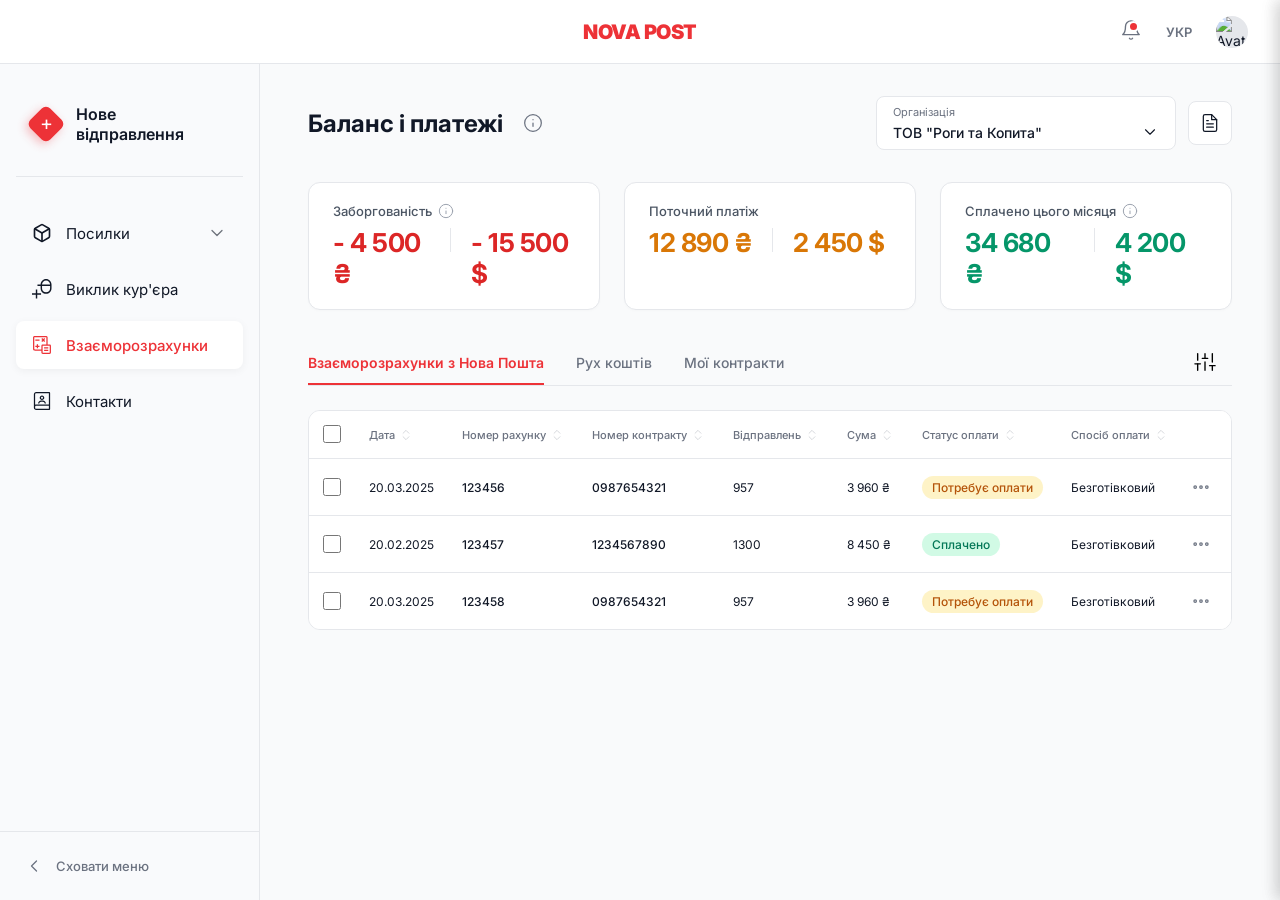
==== commit 5ca77432: "Reduced table cell padding and font-size to fit all columns on one screen" ====
--- a/app.html
+++ b/app.html
@@ -209,8 +209,8 @@
         .table-wrap { background: white; border-radius: 12px; border: 1px solid var(--border-color); width: 100%; overflow-x: auto; overflow-y: visible; }
         table { width: 100%; border-collapse: collapse; min-width: 800px; }
         tr { background-color: white; }
-        th { text-align: left; padding: 16px 20px; font-size: 12px; font-weight: 500; color: var(--text-secondary); border-bottom: 1px solid var(--border-color); white-space: nowrap; }
-        td { padding: 16px 20px; font-size: 14px; color: var(--text-main); border-bottom: 1px solid var(--border-color); white-space: nowrap; }
+        th { text-align: left; padding: 12px 14px; font-size: 11px; font-weight: 500; color: var(--text-secondary); border-bottom: 1px solid var(--border-color); white-space: nowrap; }
+        td { padding: 12px 14px; font-size: 12px; color: var(--text-main); border-bottom: 1px solid var(--border-color); white-space: nowrap; }
         tr:last-child td { border-bottom: none; }
         th:last-child, td:last-child { position: sticky; right: 0; background-color: inherit; z-index: 5; box-shadow: -4px 0 10px rgba(0,0,0,0.02); }
         .active-kebab { z-index: 100 !important; }
@@ -428,16 +428,12 @@
         </div>
         <div class="drawer-body" style="font-size:10px;">
             <div class="filter-section" data-tabs="tab_1,tab_2,tab_4" style="padding: 0 0 14px 0;">
-                <div style="font-weight:600; color:var(--text-main); margin-bottom:5px; font-size:11px;">Період</div>
-                <div style="display:flex; gap:8px; align-items:center;">
-                    <div style="flex:1;">
-                        <label style="display:block; margin-bottom:2px; color:var(--text-secondary);">З</label>
-                        <input type="date" id="filter-date-from" style="width:100%; padding:5px 8px; border:1px solid var(--border-color); border-radius:6px; font-size:10px;">
-                    </div>
-                    <div style="flex:1;">
-                        <label style="display:block; margin-bottom:2px; color:var(--text-secondary);">По</label>
-                        <input type="date" id="filter-date-to" style="width:100%; padding:5px 8px; border:1px solid var(--border-color); border-radius:6px; font-size:10px;">
-                    </div>
+                <div style="font-weight:600; color:var(--text-main); margin-bottom:8px; font-size:11px;">Період</div>
+                <div style="display:flex; gap:6px; align-items:center;">
+                    <span style="color:var(--text-secondary);">з</span>
+                    <input type="date" id="filter-date-from" style="width:120px; padding:4px 6px; border:1px solid var(--border-color); border-radius:6px; font-size:10px;">
+                    <span style="color:var(--text-secondary);">по</span>
+                    <input type="date" id="filter-date-to" style="width:120px; padding:4px 6px; border:1px solid var(--border-color); border-radius:6px; font-size:10px;">
                 </div>
             </div>
 
